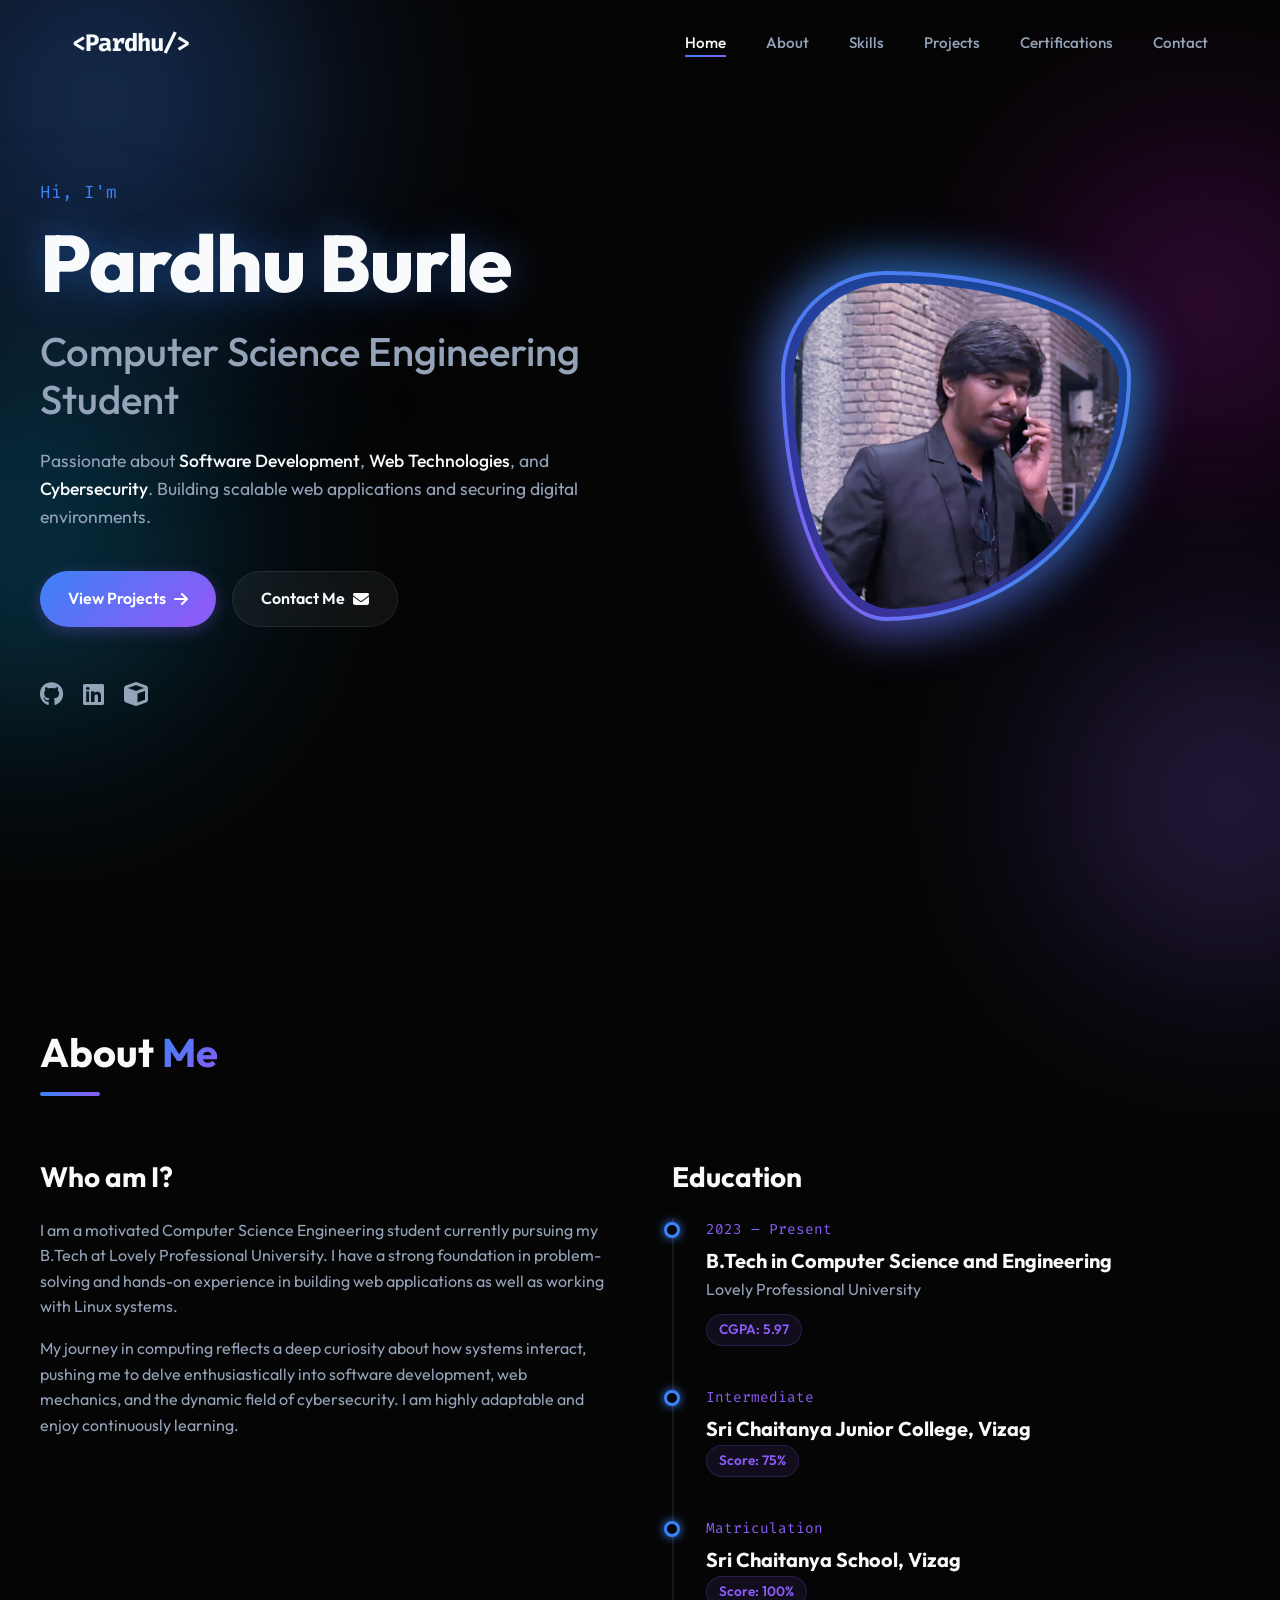
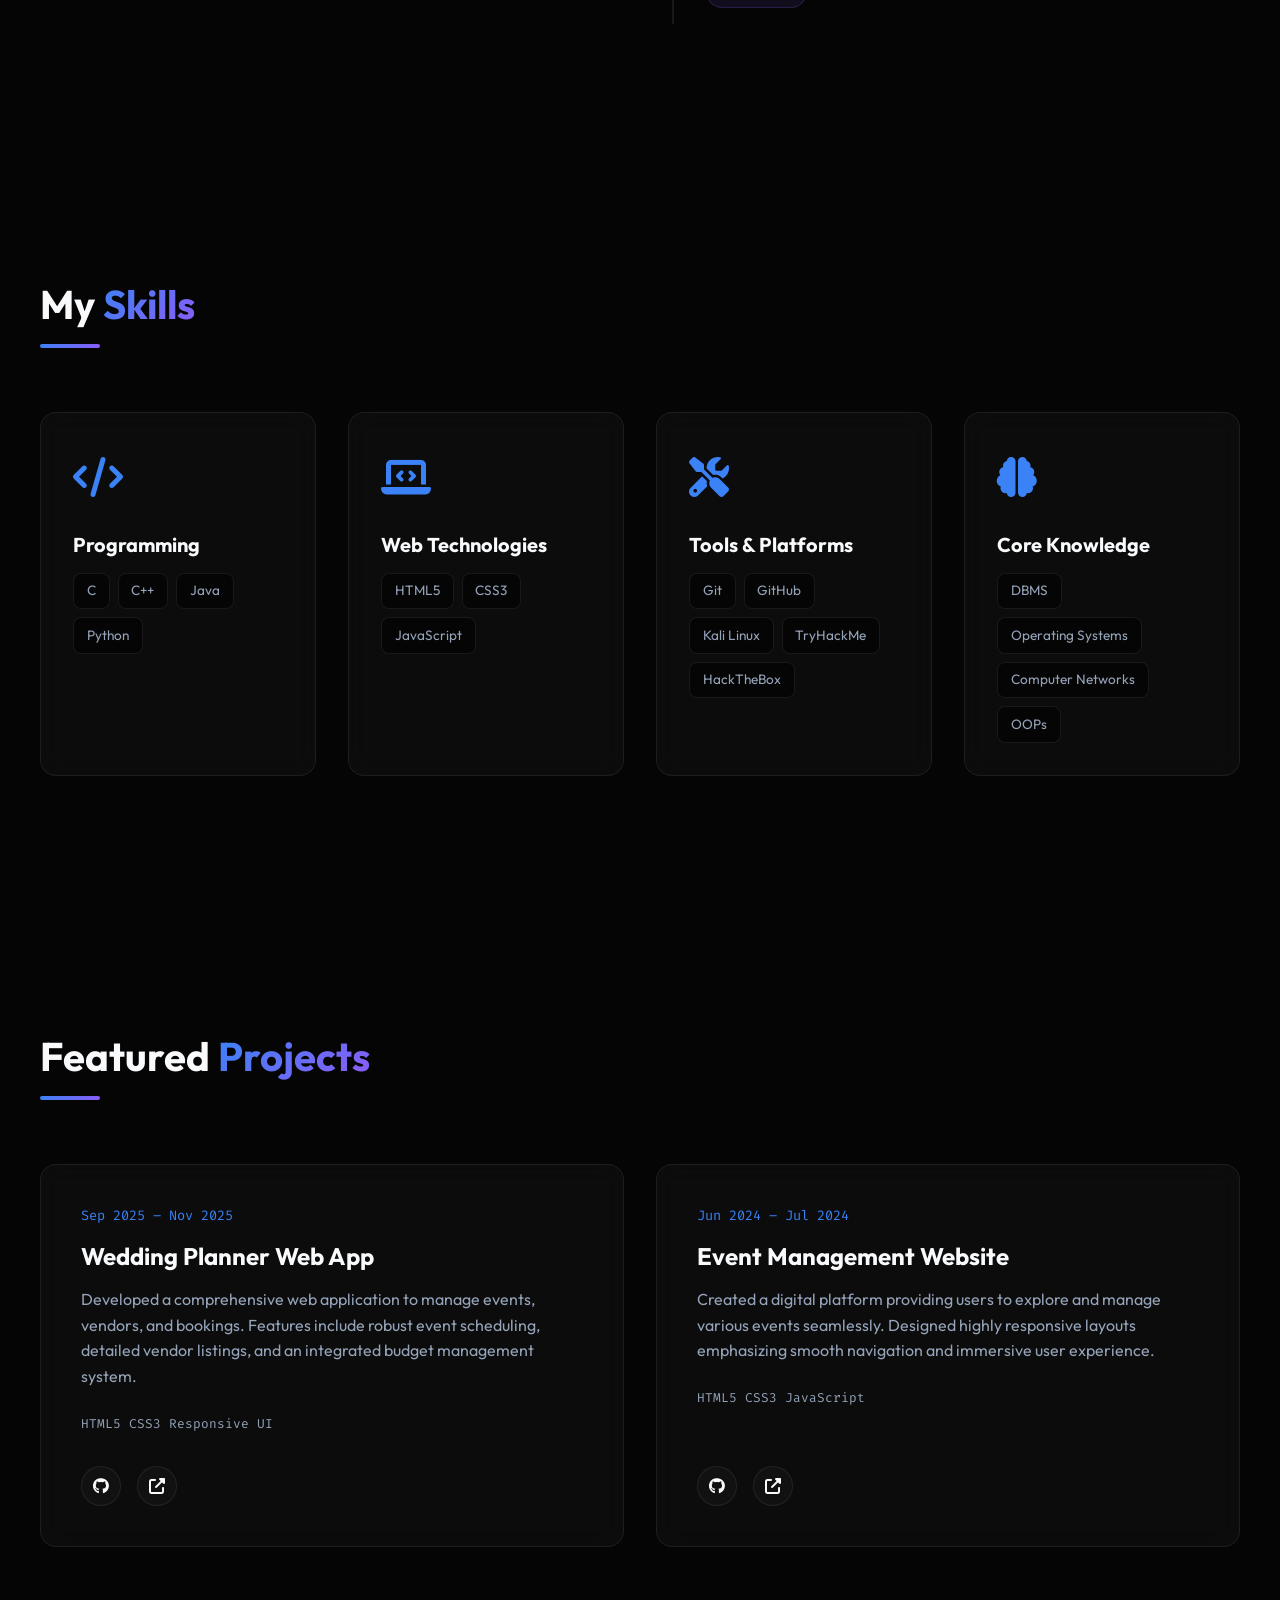
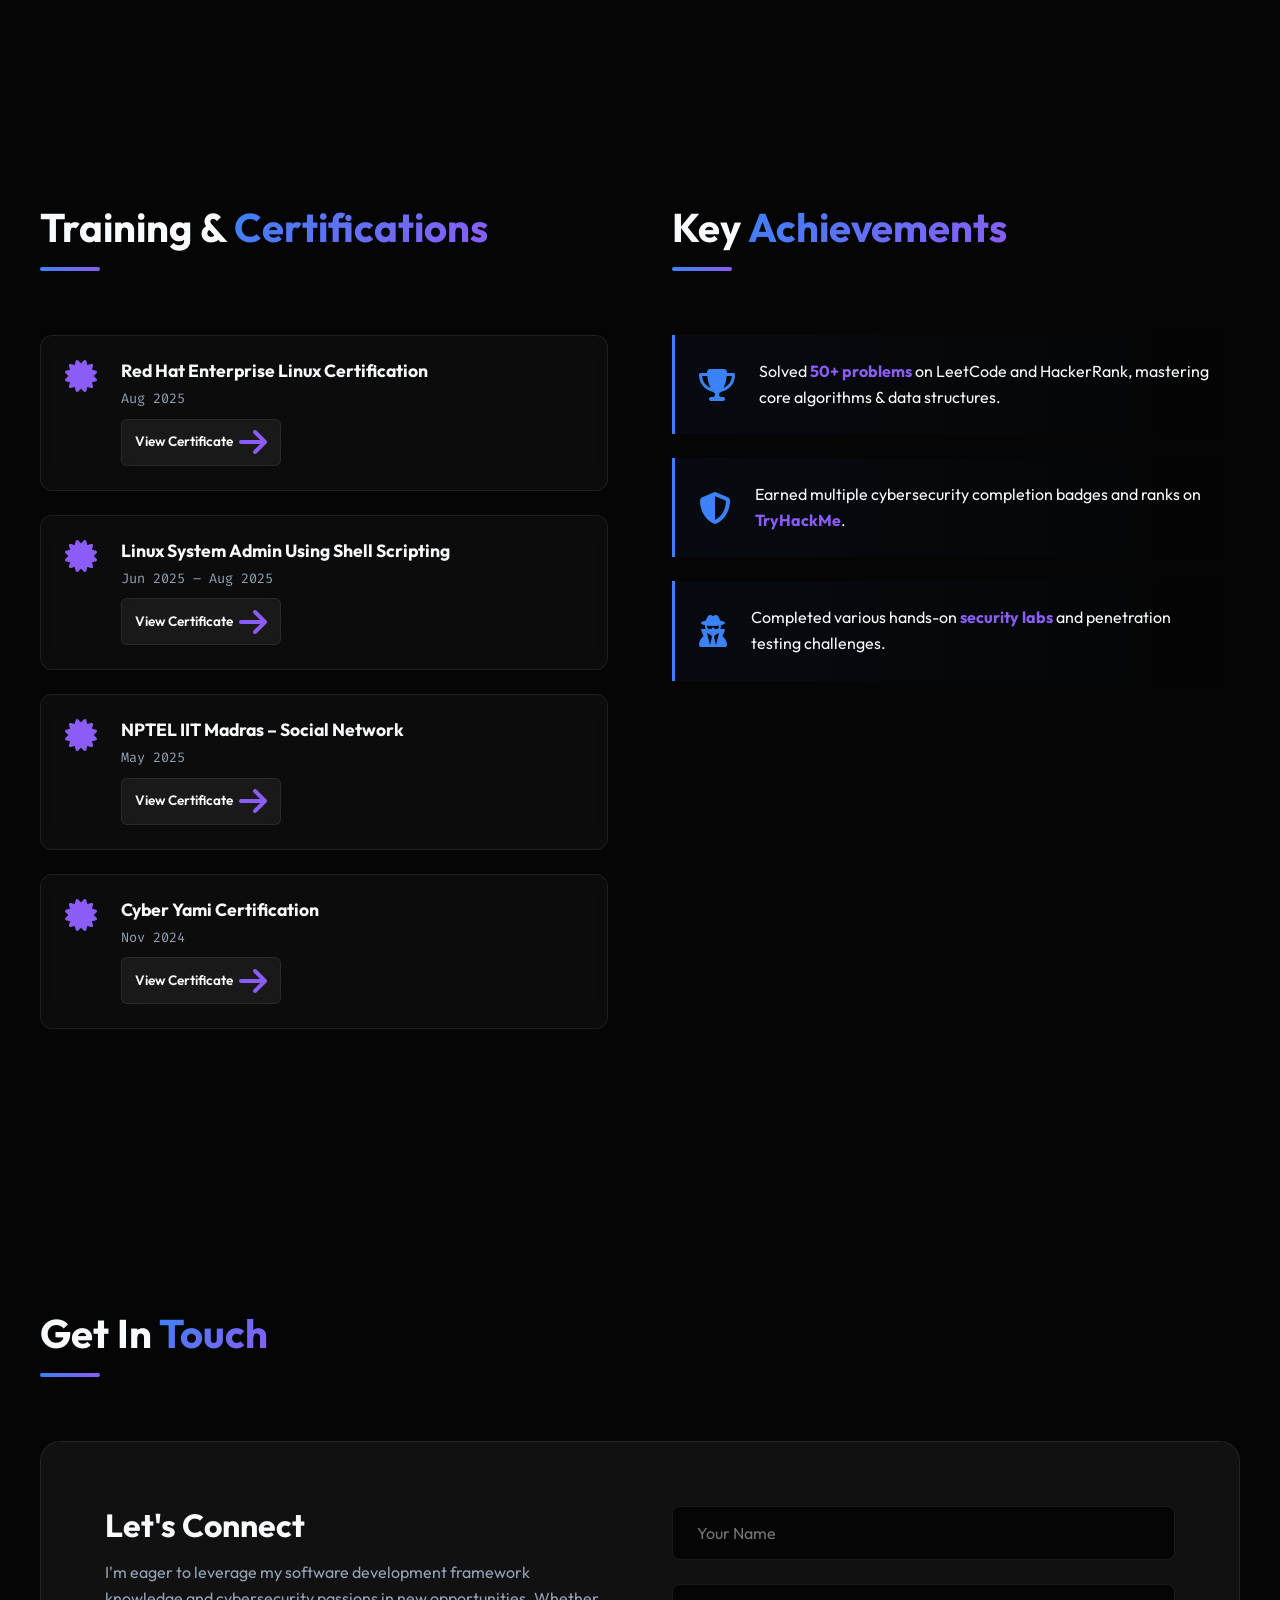
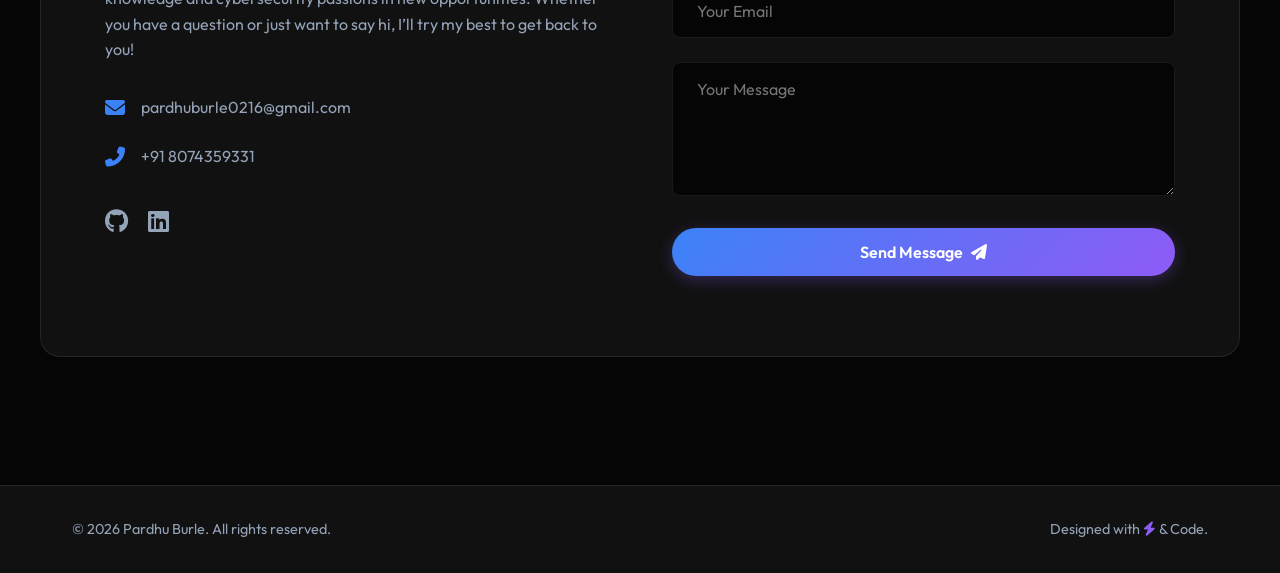
==== index.html @ e85fe33d "Add files via upload" ====
<!DOCTYPE html>
<html lang="en">
<head>
    <meta charset="UTF-8">
    <meta name="viewport" content="width=device-width, initial-scale=1.0">
    <title>Pardhu Burle | Portfolio</title>
    <meta name="description" content="Portfolio of Pardhu Burle, Computer Science Engineering student specializing in web technologies and cybersecurity.">
    <!-- Google Fonts -->
    <link href="https://fonts.googleapis.com/css2?family=Outfit:wght@300;400;500;600;700;800&display=swap" rel="stylesheet">
    <link href="https://fonts.googleapis.com/css2?family=Fira+Code:wght@400;500&display=swap" rel="stylesheet">
    <!-- FontAwesome -->
    <link rel="stylesheet" href="https://cdnjs.cloudflare.com/ajax/libs/font-awesome/6.4.0/css/all.min.css">
    <!-- Custom CSS -->
    <link rel="stylesheet" href="style.css">
</head>
<body>
    <!-- Background Gradient Orbs -->
    <div class="glow-bg glow-1"></div>
    <div class="glow-bg glow-2"></div>
    <div class="glow-bg glow-3"></div>
    <div class="glow-bg glow-4"></div>

    <!-- Navigation Bar -->
    <header>
        <nav class="navbar container">
            <a href="#home" class="logo">&lt;Pardhu/&gt;</a>
            <ul class="nav-links">
                <li><a href="#home" class="active">Home</a></li>
                <li><a href="#about">About</a></li>
                <li><a href="#skills">Skills</a></li>
                <li><a href="#projects">Projects</a></li>
                <li><a href="#certifications">Certifications</a></li>
                <li><a href="#contact">Contact</a></li>
            </ul>
            <div class="hamburger">
                <i class="fas fa-bars"></i>
            </div>
        </nav>
    </header>

    <main>
        <!-- Home Section -->
        <section id="home" class="hero container section-padding">
            <div class="hero-content reveal">
                <p class="subtitle">Hi, I'm</p>
                <h1 class="title">Pardhu Burle</h1>
                <h2 class="role">Computer Science Engineering Student</h2>
                <p class="description">
                    Passionate about <span>Software Development</span>, <span>Web Technologies</span>, and <span>Cybersecurity</span>. 
                    Building scalable web applications and securing digital environments.
                </p>
                <div class="hero-cta">
                    <a href="#projects" class="btn btn-primary">View Projects <i class="fas fa-arrow-right"></i></a>
                    <a href="#contact" class="btn btn-outline">Contact Me <i class="fas fa-envelope"></i></a>
                </div>
                <div class="social-links">
                    <a href="https://github.com/Pardhu-Burle" target="_blank"><i class="fab fa-github"></i></a>
                    <a href="https://www.linkedin.com/in/b-pardhu/" target="_blank"><i class="fab fa-linkedin"></i></a>
                    <!-- TryHackMe/HackTheBox icons (using cube as placeholder) -->
                    <a href="#" target="_blank" title="TryHackMe"><i class="fas fa-cube"></i></a>
                </div>
            </div>
            <div class="hero-image reveal">
                <div class="image-wrapper">
                    <img id="profile-img" src="WhatsApp Image 2026-03-23 at 11.54.32 PM.jpeg" alt="Pardhu Burle">
                    <div class="orb"></div>
                </div>
            </div>
        </section>

        <!-- About Section -->
        <section id="about" class="about container section-padding">
            <div class="section-title reveal">
                <h2>About <span>Me</span></h2>
                <div class="line"></div>
            </div>
            <div class="about-content">
                <div class="about-text reveal">
                    <h3>Who am I?</h3>
                    <p>I am a motivated Computer Science Engineering student currently pursuing my B.Tech at Lovely Professional University. I have a strong foundation in problem-solving and hands-on experience in building web applications as well as working with Linux systems.</p>
                    <p>My journey in computing reflects a deep curiosity about how systems interact, pushing me to delve enthusiastically into software development, web mechanics, and the dynamic field of cybersecurity. I am highly adaptable and enjoy continuously learning.</p>
                </div>
                <div class="education reveal">
                    <h3>Education</h3>
                    <div class="timeline">
                        <div class="timeline-item">
                            <div class="timeline-dot"></div>
                            <div class="timeline-date">2023 – Present</div>
                            <h4>B.Tech in Computer Science and Engineering</h4>
                            <p>Lovely Professional University</p>
                            <span class="badge">CGPA: 5.97</span>
                        </div>
                        <div class="timeline-item">
                            <div class="timeline-dot"></div>
                            <div class="timeline-date">Intermediate</div>
                            <h4>Sri Chaitanya Junior College, Vizag</h4>
                            <span class="badge">Score: 75%</span>
                        </div>
                        <div class="timeline-item">
                            <div class="timeline-dot"></div>
                            <div class="timeline-date">Matriculation</div>
                            <h4>Sri Chaitanya School, Vizag</h4>
                            <span class="badge">Score: 100%</span>
                        </div>
                    </div>
                </div>
            </div>
        </section>

        <!-- Skills Section -->
        <section id="skills" class="skills container section-padding">
            <div class="section-title reveal">
                <h2>My <span>Skills</span></h2>
                <div class="line"></div>
            </div>
            <div class="skills-grid reveal">
                <!-- Card 1 -->
                <div class="skill-card">
                    <div class="skill-icon"><i class="fas fa-code"></i></div>
                    <h3>Programming</h3>
                    <div class="skill-tags">
                        <span>C</span>
                        <span>C++</span>
                        <span>Java</span>
                        <span>Python</span>
                    </div>
                </div>
                <!-- Card 2 -->
                <div class="skill-card">
                    <div class="skill-icon"><i class="fas fa-laptop-code"></i></div>
                    <h3>Web Technologies</h3>
                    <div class="skill-tags">
                        <span>HTML5</span>
                        <span>CSS3</span>
                        <span>JavaScript</span>
                    </div>
                </div>
                <!-- Card 3 -->
                <div class="skill-card">
                    <div class="skill-icon"><i class="fas fa-tools"></i></div>
                    <h3>Tools & Platforms</h3>
                    <div class="skill-tags">
                        <span>Git</span>
                        <span>GitHub</span>
                        <span>Kali Linux</span>
                        <span>TryHackMe</span>
                        <span>HackTheBox</span>
                    </div>
                </div>
                <!-- Card 4 -->
                <div class="skill-card">
                    <div class="skill-icon"><i class="fas fa-brain"></i></div>
                    <h3>Core Knowledge</h3>
                    <div class="skill-tags">
                        <span>DBMS</span>
                        <span>Operating Systems</span>
                        <span>Computer Networks</span>
                        <span>OOPs</span>
                    </div>
                </div>
            </div>
        </section>

        <!-- Projects Section -->
        <section id="projects" class="projects container section-padding">
            <div class="section-title reveal">
                <h2>Featured <span>Projects</span></h2>
                <div class="line"></div>
            </div>
            <div class="projects-grid reveal">
                <!-- Project 1 -->
                <div class="project-card">
                    <div class="project-content">
                        <span class="date">Sep 2025 – Nov 2025</span>
                        <h3>Wedding Planner Web App</h3>
                        <p>Developed a comprehensive web application to manage events, vendors, and bookings. Features include robust event scheduling, detailed vendor listings, and an integrated budget management system.</p>
                        <div class="tech-stack">
                            <span>HTML5</span>
                            <span>CSS3</span>
                            <span>Responsive UI</span>
                        </div>
                    </div>
                    <div class="project-links">
                        <a href="https://github.com/Pardhu-Burle/wedding-planner" class="btn-icon" title="View Code"><i class="fab fa-github"></i></a>
                        <a href="https://pardhu-burle.github.io/wedding-planner/W.html" class="btn-icon" title="Live Preview"><i class="fas fa-external-link-alt"></i></a>
                    </div>
                </div>
                <!-- Project 2 -->
                <div class="project-card">
                    <div class="project-content">
                        <span class="date">Jun 2024 – Jul 2024</span>
                        <h3>Event Management Website</h3>
                        <p>Created a digital platform providing users to explore and manage various events seamlessly. Designed highly responsive layouts emphasizing smooth navigation and immersive user experience.</p>
                        <div class="tech-stack">
                            <span>HTML5</span>
                            <span>CSS3</span>
                            <span>JavaScript</span>
                        </div>
                    </div>
                    <div class="project-links">
                        <a href="https://github.com/Pardhu-Burle/event-management" class="btn-icon" title="View Code"><i class="fab fa-github"></i></a>
                        <a href="#" class="btn-icon" title="Live Preview"><i class="fas fa-external-link-alt"></i></a>
                    </div>
                </div>
            </div>
        </section>

        <!-- Certifications & Achievements Section -->
        <section id="certifications" class="cert-achievements container section-padding">
            <div class="grid-2-col">
                <!-- Certifications -->
                <div class="certifications reveal">
                    <div class="section-title">
                        <h2>Training & <span>Certifications</span></h2>
                        <div class="line"></div>
                    </div>
                    <ul class="list-styled">
                        <li>
                            <i class="fas fa-certificate"></i>
                            <div>
                                <h4>Red Hat Enterprise Linux Certification</h4>
                                <span>Aug 2025</span>
                                <div style="margin-top: 0.5rem;">
                                    <a href="certificate-view.html?id=rhel" class="btn btn-outline" style="padding: 0.4rem 0.8rem; font-size: 0.85rem; border-radius: 6px; border: 1px solid var(--border-color); display: inline-flex; align-items: center; gap: 0.4rem; color: var(--text-primary); text-decoration: none;">View Certificate <i class="fas fa-arrow-right"></i></a>
                                </div>
                            </div>
                        </li>
                        <li>
                            <i class="fas fa-certificate"></i>
                            <div>
                                <h4>Linux System Admin Using Shell Scripting</h4>
                                <span>Jun 2025 – Aug 2025</span>
                                <div style="margin-top: 0.5rem;">
                                    <a href="certificate-view.html?id=linux" class="btn btn-outline" style="padding: 0.4rem 0.8rem; font-size: 0.85rem; border-radius: 6px; border: 1px solid var(--border-color); display: inline-flex; align-items: center; gap: 0.4rem; color: var(--text-primary); text-decoration: none;">View Certificate <i class="fas fa-arrow-right"></i></a>
                                </div>
                            </div>
                        </li>
                        <li>
                            <i class="fas fa-certificate"></i>
                            <div>
                                <h4>NPTEL IIT Madras – Social Network</h4>
                                <span>May 2025</span>
                                <div style="margin-top: 0.5rem;">
                                    <a href="certificate-view.html?id=nptel" class="btn btn-outline" style="padding: 0.4rem 0.8rem; font-size: 0.85rem; border-radius: 6px; border: 1px solid var(--border-color); display: inline-flex; align-items: center; gap: 0.4rem; color: var(--text-primary); text-decoration: none;">View Certificate <i class="fas fa-arrow-right"></i></a>
                                </div>
                            </div>
                        </li>
                        <li>
                            <i class="fas fa-certificate"></i>
                            <div>
                                <h4>Cyber Yami Certification</h4>
                                <span>Nov 2024</span>
                                <div style="margin-top: 0.5rem;">
                                    <a href="certificate-view.html?id=cyber" class="btn btn-outline" style="padding: 0.4rem 0.8rem; font-size: 0.85rem; border-radius: 6px; border: 1px solid var(--border-color); display: inline-flex; align-items: center; gap: 0.4rem; color: var(--text-primary); text-decoration: none;">View Certificate <i class="fas fa-arrow-right"></i></a>
                                </div>
                            </div>
                        </li>
                    </ul>
                </div>

                <!-- Achievements -->
                <div class="achievements reveal" id="achievements">
                    <div class="section-title">
                        <h2>Key <span>Achievements</span></h2>
                        <div class="line"></div>
                    </div>
                    <div class="achievement-cards">
                        <div class="achieve-card">
                            <i class="fas fa-trophy"></i>
                            <p>Solved <strong>50+ problems</strong> on LeetCode and HackerRank, mastering core algorithms & data structures.</p>
                        </div>
                        <div class="achieve-card">
                            <i class="fas fa-shield-alt"></i>
                            <p>Earned multiple cybersecurity completion badges and ranks on <strong>TryHackMe</strong>.</p>
                        </div>
                        <div class="achieve-card">
                            <i class="fas fa-user-secret"></i>
                            <p>Completed various hands-on <strong>security labs</strong> and penetration testing challenges.</p>
                        </div>
                    </div>
                </div>
            </div>
        </section>

        <!-- Contact Section -->
        <section id="contact" class="contact container section-padding">
            <div class="section-title reveal">
                <h2>Get In <span>Touch</span></h2>
                <div class="line"></div>
            </div>
            <div class="contact-wrapper reveal">
                <div class="contact-info">
                    <h3>Let's Connect</h3>
                    <p>I'm eager to leverage my software development framework knowledge and cybersecurity passions in new opportunities. Whether you have a question or just want to say hi, I’ll try my best to get back to you!</p>
                    
                    <div class="info-item mt-4">
                        <i class="fas fa-envelope"></i>
                        <a href="mailto:pardhuburle0216@gmail.com">pardhuburle0216@gmail.com</a>
                    </div>
                    <div class="info-item">
                        <i class="fas fa-phone-alt"></i>
                        <a href="tel:+918074359331">+91 8074359331</a>
                    </div>
                    
                    <div class="social-links mt-4">
                        <a href="https://github.com/Pardhu-Burle" target="_blank" title="GitHub"><i class="fab fa-github"></i></a>
                        <a href="https://www.linkedin.com/in/b-pardhu/" target="_blank" title="LinkedIn"><i class="fab fa-linkedin"></i></a>
                    </div>
                </div>

                <form class="contact-form" id="contactForm">
                    <div class="form-group">
                        <input type="text" id="name" required placeholder="Your Name">
                    </div>
                    <div class="form-group">
                        <input type="email" id="email" required placeholder="Your Email">
                    </div>
                    <div class="form-group">
                        <textarea id="message" rows="5" required placeholder="Your Message"></textarea>
                    </div>
                    <button type="submit" class="btn btn-primary submit-btn">
                        <span>Send Message</span> <i class="fas fa-paper-plane"></i>
                    </button>
                    <div class="form-message" id="formMessage"></div>
                </form>
            </div>
        </section>
    </main>

    <!-- Footer -->
    <footer>
        <div class="container footer-content">
            <p>&copy; 2026 Pardhu Burle. All rights reserved.</p>
            <p>Designed with <i class="fas fa-bolt text-purple"></i> & Code.</p>
        </div>
    </footer>

    <!-- Custom Script -->
    <script src="script.js"></script>
</body>
</html>
---- style.css ----
/* Base Variables */
:root {
    --bg-color: #050505;
    --surface-color: #111111;
    --surface-hover: #1a1a1a;
    --text-primary: #f8fafc;
    --text-secondary: #94a3b8;
    --primary-color: #3b82f6;   /* Rich Blue */
    --secondary-color: #8b5cf6; /* Vivid Purple */
    --accent: #0ea5e9;
    --border-color: rgba(255, 255, 255, 0.08);
    --glass-bg: rgba(17, 17, 17, 0.6);
    --glass-border: rgba(255, 255, 255, 0.05);
    
    --grad-text: linear-gradient(135deg, var(--primary-color), var(--secondary-color));
    
    --transition: all 0.3s cubic-bezier(0.4, 0, 0.2, 1);
    --font-main: 'Outfit', sans-serif;
    --font-mono: 'Fira Code', monospace;
}

* {
    margin: 0;
    padding: 0;
    box-sizing: border-box;
}

html {
    scroll-behavior: smooth;
}

body {
    font-family: var(--font-main);
    background-color: var(--bg-color);
    color: var(--text-primary);
    line-height: 1.6;
    overflow-x: hidden;
}

/* Background Glowing Orbs */
.glow-bg {
    position: fixed;
    border-radius: 50%;
    filter: blur(120px);
    z-index: -1;
    opacity: 0.35;
    animation: float 10s infinite ease-in-out alternate;
}

.glow-1 {
    width: 400px;
    height: 400px;
    background: var(--primary-color);
    top: -100px;
    left: -100px;
}

.glow-2 {
    width: 300px;
    height: 300px;
    background: var(--secondary-color);
    bottom: -50px;
    right: -100px;
    animation-delay: -5s;
}

.glow-3 {
    width: 350px;
    height: 350px;
    background: var(--accent);
    top: 40%;
    left: -150px;
    animation-delay: -3s;
    animation-duration: 12s;
}

.glow-4 {
    width: 250px;
    height: 250px;
    background: #e81cff;
    top: 20%;
    right: -50px;
    animation-delay: -7s;
    animation-duration: 15s;
}

@keyframes float {
    0% { transform: translate(0, 0) scale(1); }
    100% { transform: translate(30px, 50px) scale(1.1); }
}

/* Base Utility Classes */
.container {
    max-width: 1200px;
    margin: 0 auto;
    padding: 0 2rem;
}

.section-padding {
    padding: 8rem 0;
}

.text-purple {
    color: var(--secondary-color);
}

span.gradient-text, h2 span {
    background: var(--grad-text);
    -webkit-background-clip: text;
    background-clip: text;
    -webkit-text-fill-color: transparent;
}

p {
    color: var(--text-secondary);
    margin-bottom: 1rem;
}

h1, h2, h3, h4 {
    line-height: 1.2;
}

/* UI Buttons */
.btn {
    display: inline-flex;
    align-items: center;
    gap: 0.5rem;
    padding: 0.875rem 1.75rem;
    border-radius: 50px;
    font-weight: 600;
    text-decoration: none;
    transition: var(--transition);
    cursor: pointer;
    font-family: var(--font-main);
    border: none;
    font-size: 1rem;
}

.btn-primary {
    background: linear-gradient(135deg, var(--primary-color), var(--secondary-color), var(--accent));
    background-size: 200% auto;
    color: white;
    box-shadow: 0 4px 15px rgba(139, 92, 246, 0.3);
    border: none;
    transition: all 0.5s ease;
}

.btn-primary:hover {
    background-position: right center;
    box-shadow: 0 8px 25px rgba(139, 92, 246, 0.6);
    transform: translateY(-3px) scale(1.05);
}

.btn-outline {
    background: rgba(255, 255, 255, 0.05);
    color: var(--text-primary);
    border: 1px solid var(--border-color);
    backdrop-filter: blur(10px);
    transition: all 0.4s ease;
}

.btn-outline:hover {
    border-color: var(--primary-color);
    background: rgba(59, 130, 246, 0.15);
    box-shadow: 0 0 20px rgba(59, 130, 246, 0.3);
    transform: translateY(-3px) scale(1.05);
}

.btn-icon {
    width: 40px;
    height: 40px;
    border-radius: 50%;
    display: flex;
    align-items: center;
    justify-content: center;
    background: var(--surface-color);
    color: var(--text-primary);
    text-decoration: none;
    transition: var(--transition);
    border: 1px solid var(--border-color);
}

.btn-icon:hover {
    background: var(--primary-color);
    border-color: var(--primary-color);
    transform: translateY(-2px);
}

/* Header & Navigation Layer */
header {
    position: fixed;
    top: 0;
    left: 0;
    width: 100%;
    z-index: 1000;
    transition: var(--transition);
}

header.scrolled {
    background: rgba(5, 5, 5, 0.75);
    backdrop-filter: blur(20px);
    -webkit-backdrop-filter: blur(20px);
    border-bottom: 1px solid rgba(255, 255, 255, 0.1);
    box-shadow: 0 10px 30px rgba(0, 0, 0, 0.5);
    padding: 0.5rem 0;
}

.navbar {
    display: flex;
    justify-content: space-between;
    align-items: center;
    padding: 1.5rem 2rem;
}

.logo {
    font-size: 1.5rem;
    font-weight: 800;
    text-decoration: none;
    color: var(--text-primary);
    font-family: var(--font-mono);
    letter-spacing: -1px;
    position: relative;
    z-index: 1001;
}

.nav-links {
    display: flex;
    gap: 2.5rem;
    list-style: none;
}

.nav-links a {
    text-decoration: none;
    color: var(--text-secondary);
    font-weight: 500;
    transition: var(--transition);
    font-size: 0.95rem;
    position: relative;
}

.nav-links a::after {
    content: '';
    position: absolute;
    bottom: -5px;
    left: 0;
    width: 0;
    height: 2px;
    background: var(--grad-text);
    transition: var(--transition);
}

.nav-links a:hover, .nav-links a.active {
    color: var(--text-primary);
}

.nav-links a:hover::after, .nav-links a.active::after {
    width: 100%;
}

.hamburger {
    display: none;
    cursor: pointer;
    font-size: 1.5rem;
    color: var(--text-primary);
    z-index: 1001;
}

/* Hero Section */
.hero {
    min-height: 100vh;
    display: flex;
    align-items: center;
    justify-content: space-between;
    padding-top: 120px;
    gap: 4rem;
}

.hero-content {
    flex: 1;
}

.subtitle {
    font-family: var(--font-mono);
    color: var(--primary-color);
    font-size: 1.1rem;
    margin-bottom: 0.5rem;
}

.hero .title {
    font-size: clamp(3rem, 8vw, 5rem);
    font-weight: 800;
    margin-bottom: 1rem;
    letter-spacing: -1px;
    text-shadow: 0 0 40px rgba(59, 130, 246, 0.4);
}

.hero .role {
    font-size: clamp(1.5rem, 4vw, 2.5rem);
    color: var(--text-secondary);
    margin-bottom: 1.5rem;
    font-weight: 500;
}

.hero .description {
    font-size: 1.1rem;
    max-width: 600px;
    margin-bottom: 2.5rem;
}

.hero .description span {
    color: var(--text-primary);
    font-weight: 500;
}

.hero-cta {
    display: flex;
    gap: 1rem;
    margin-bottom: 3rem;
}

.social-links {
    display: flex;
    gap: 1.25rem;
}

.social-links a {
    color: var(--text-secondary);
    font-size: 1.5rem;
    transition: var(--transition);
}

.social-links a:hover {
    color: var(--primary-color);
    transform: translateY(-3px);
}

.hero-image {
    flex: 1;
    display: flex;
    justify-content: center;
    position: relative;
    perspective: 1000px;
}

.image-wrapper {
    position: relative;
    width: 350px;
    height: 350px;
    border-radius: 30% 70% 70% 30% / 30% 30% 70% 70%;
    background: var(--surface-color);
    padding: 8px; /* For the gradient border effect */
    background: linear-gradient(var(--bg-color), var(--bg-color)) padding-box,
                linear-gradient(135deg, var(--primary-color), var(--secondary-color), var(--accent)) border-box;
    border: 4px solid transparent;
    animation: morph 8s ease-in-out infinite alternate, float-avatar 6s ease-in-out infinite;
    box-shadow: 0 0 50px rgba(59, 130, 246, 0.3), inset 0 0 20px rgba(139, 92, 246, 0.2);
    display: flex;
    align-items: center;
    justify-content: center;
    transition: transform 0.5s cubic-bezier(0.175, 0.885, 0.32, 1.275), box-shadow 0.5s ease;
    transform-style: preserve-3d;
}

.image-wrapper:hover {
    transform: translateY(-10px) scale(1.05) rotateY(10deg) rotateX(5deg);
    box-shadow: 0 20px 60px rgba(139, 92, 246, 0.6), inset 0 0 30px rgba(59, 130, 246, 0.5);
}

.image-wrapper::before {
    content: '';
    position: absolute;
    inset: -15px;
    border-radius: inherit;
    background: linear-gradient(45deg, var(--primary-color), var(--secondary-color), var(--accent), var(--primary-color));
    background-size: 300% 300%;
    z-index: -1;
    filter: blur(25px);
    opacity: 0.6;
    animation: gradient-shift 5s ease infinite, morph 8s ease-in-out infinite alternate;
    transition: opacity 0.5s ease, filter 0.5s ease;
}

.image-wrapper:hover::before {
    opacity: 1;
    filter: blur(35px);
    animation: gradient-shift 3s ease infinite, morph 8s ease-in-out infinite alternate;
}

.image-wrapper img {
    width: 100%;
    height: 100%;
    object-fit: cover;
    z-index: 2;
    border-radius: inherit;
    transition: transform 0.5s ease;
}

.image-wrapper:hover img {
    transform: scale(1.08);
}

.image-wrapper .orb {
    position: absolute;
    width: 100%;
    height: 100%;
    background: var(--grad-text);
    opacity: 0.3;
    z-index: 3;
    pointer-events: none;
    mix-blend-mode: overlay;
    border-radius: inherit;
}

@keyframes morph {
    0% { border-radius: 30% 70% 70% 30% / 30% 30% 70% 70%; }
    50% { border-radius: 50% 50% 30% 70% / 50% 50% 70% 30%; }
    100% { border-radius: 70% 30% 30% 70% / 70% 70% 30% 30%; }
}

@keyframes float-avatar {
    0%, 100% { transform: translateY(0); }
    50% { transform: translateY(-15px); }
}

@keyframes gradient-shift {
    0% { background-position: 0% 50%; }
    50% { background-position: 100% 50%; }
    100% { background-position: 0% 50%; }
}

/* Sections Global Layout */
.section-title {
    margin-bottom: 4rem;
    position: relative;
}

.section-title h2 {
    font-size: 2.5rem;
    font-weight: 700;
}

.section-title .line {
    width: 60px;
    height: 4px;
    background: var(--grad-text);
    margin-top: 1rem;
    border-radius: 2px;
}

/* About Section CSS */
.about-content {
    display: grid;
    grid-template-columns: 1fr 1fr;
    gap: 4rem;
}

.about-text h3, .education h3 {
    font-size: 1.75rem;
    margin-bottom: 1.5rem;
    color: var(--text-primary);
}

.timeline {
    border-left: 2px solid var(--border-color);
    padding-left: 2rem;
    padding-bottom: 1rem;
    position: relative;
}

.timeline-item {
    position: relative;
    margin-bottom: 2.5rem;
}

.timeline-item:last-child {
    margin-bottom: 0;
}

.timeline-dot {
    position: absolute;
    width: 16px;
    height: 16px;
    background: var(--bg-color);
    border: 3px solid var(--primary-color);
    border-radius: 50%;
    left: -2.6rem;
    top: 0.25rem;
    box-shadow: 0 0 10px var(--primary-color);
    animation: pulse-dot 2s infinite cubic-bezier(0.4, 0, 0.2, 1);
}

@keyframes pulse-dot {
    0% { box-shadow: 0 0 0 0 rgba(59, 130, 246, 0.5); }
    70% { box-shadow: 0 0 0 10px rgba(59, 130, 246, 0); }
    100% { box-shadow: 0 0 0 0 rgba(59, 130, 246, 0); }
}

.timeline-date {
    font-family: var(--font-mono);
    color: var(--secondary-color);
    font-size: 0.9rem;
    margin-bottom: 0.5rem;
}

.timeline-item h4 {
    font-size: 1.25rem;
    margin-bottom: 0.25rem;
}

.timeline-item p {
    margin-bottom: 0.75rem;
}

.badge {
    display: inline-block;
    padding: 0.25rem 0.75rem;
    background: rgba(139, 92, 246, 0.1);
    color: var(--secondary-color);
    border-radius: 20px;
    font-size: 0.85rem;
    font-weight: 600;
    border: 1px solid rgba(139, 92, 246, 0.2);
}

/* Skills Layout & Glass Cards */
.skills-grid {
    display: grid;
    grid-template-columns: repeat(auto-fit, minmax(250px, 1fr));
    gap: 2rem;
}

.skill-card {
    background: rgba(17, 17, 17, 0.6);
    border: 1px solid var(--border-color);
    border-radius: 16px;
    padding: 2rem;
    transition: all 0.4s cubic-bezier(0.175, 0.885, 0.32, 1.275);
    position: relative;
    overflow: hidden;
    backdrop-filter: blur(12px);
    -webkit-backdrop-filter: blur(12px);
}

.skill-card::before {
    content: '';
    position: absolute;
    top: 0;
    left: 0;
    width: 100%;
    height: 4px;
    background: linear-gradient(90deg, var(--primary-color), var(--secondary-color), var(--accent));
    transform: scaleX(0);
    transform-origin: left;
    transition: var(--transition);
}

.skill-card:hover {
    transform: translateY(-10px) scale(1.03);
    border-color: rgba(59, 130, 246, 0.4);
    box-shadow: 0 15px 35px rgba(59, 130, 246, 0.2), inset 0 0 20px rgba(59, 130, 246, 0.05);
    background: rgba(26, 26, 26, 0.8);
}

.skill-card:hover::before {
    transform: scaleX(1);
}

.skill-icon {
    font-size: 2.5rem;
    color: var(--primary-color);
    margin-bottom: 1.5rem;
}

.skill-card h3 {
    margin-bottom: 1rem;
    font-size: 1.25rem;
}

.skill-tags {
    display: flex;
    flex-wrap: wrap;
    gap: 0.5rem;
}

.skill-tags span {
    background: var(--bg-color);
    padding: 0.4rem 0.8rem;
    border-radius: 8px;
    font-size: 0.85rem;
    color: var(--text-secondary);
    border: 1px solid var(--border-color);
}

/* Projects Layer */
.projects-grid {
    display: grid;
    grid-template-columns: repeat(auto-fit, minmax(350px, 1fr));
    gap: 2rem;
}

.project-card {
    background: rgba(17, 17, 17, 0.6);
    backdrop-filter: blur(12px);
    border: 1px solid var(--border-color);
    border-radius: 16px;
    padding: 2.5rem;
    transition: all 0.4s cubic-bezier(0.175, 0.885, 0.32, 1.275);
    display: flex;
    flex-direction: column;
    justify-content: space-between;
    position: relative;
    overflow: hidden;
    z-index: 1;
}

.project-card::before {
    content: '';
    position: absolute;
    inset: 0;
    background: radial-gradient(circle at top right, rgba(139, 92, 246, 0.15), transparent 60%);
    opacity: 0;
    transition: opacity 0.4s ease;
    z-index: -1;
}

.project-card:hover::before {
    opacity: 1;
}

.project-card:hover {
    transform: translateY(-12px) scale(1.02);
    border-color: rgba(139, 92, 246, 0.5);
    box-shadow: 0 20px 40px rgba(139, 92, 246, 0.2), inset 0 0 20px rgba(139, 92, 246, 0.05);
}

.project-content .date {
    font-family: var(--font-mono);
    font-size: 0.85rem;
    color: var(--primary-color);
    margin-bottom: 1rem;
    display: block;
}

.project-content h3 {
    font-size: 1.5rem;
    margin-bottom: 1rem;
}

.tech-stack {
    display: flex;
    flex-wrap: wrap;
    gap: 0.5rem;
    margin-top: 1.5rem;
    margin-bottom: 2rem;
}

.tech-stack span {
    font-family: var(--font-mono);
    font-size: 0.8rem;
    color: var(--text-secondary);
}

.project-links {
    display: flex;
    gap: 1rem;
}

/* Certifications & Achievements Settings */
.grid-2-col {
    display: grid;
    grid-template-columns: 1fr 1fr;
    gap: 4rem;
}

.list-styled {
    list-style: none;
}

.list-styled li {
    display: flex;
    gap: 1.5rem;
    margin-bottom: 1.5rem;
    padding: 1.5rem;
    background: rgba(17, 17, 17, 0.6);
    backdrop-filter: blur(10px);
    border-radius: 12px;
    border: 1px solid var(--border-color);
    transition: all 0.4s cubic-bezier(0.175, 0.885, 0.32, 1.275);
}

.list-styled li:hover {
    border-color: rgba(59, 130, 246, 0.5);
    transform: translateX(10px) scale(1.02);
    background: rgba(59, 130, 246, 0.08);
    box-shadow: 0 10px 20px rgba(59, 130, 246, 0.15);
}

.list-styled li i {
    font-size: 2rem;
    color: var(--secondary-color);
}

.list-styled li h4 {
    margin-bottom: 0.25rem;
    font-size: 1.1rem;
}

.list-styled li span {
    font-size: 0.85rem;
    color: var(--text-secondary);
    font-family: var(--font-mono);
}

.achievement-cards {
    display: flex;
    flex-direction: column;
    gap: 1.5rem;
}

.achieve-card {
    display: flex;
    align-items: center;
    gap: 1.5rem;
    padding: 1.5rem;
    background: linear-gradient(to right, rgba(59, 130, 246, 0.05), transparent);
    border-left: 3px solid var(--primary-color);
    border-radius: 0 12px 12px 0;
    transition: var(--transition);
}
.achieve-card:hover {
    background: linear-gradient(to right, rgba(59, 130, 246, 0.08), transparent);
    border-color: var(--secondary-color);
}

.achieve-card i {
    font-size: 2rem;
    color: var(--primary-color);
}

.achieve-card p {
    margin: 0;
    color: var(--text-primary);
}

.achieve-card strong {
    color: var(--secondary-color);
}

/* Contact Module */
.contact-wrapper {
    display: grid;
    grid-template-columns: 1fr 1fr;
    gap: 4rem;
    background: var(--surface-color);
    border: 1px solid var(--border-color);
    border-radius: 20px;
    padding: 4rem;
}

.contact-info h3 {
    font-size: 2rem;
    margin-bottom: 1rem;
}

.info-item {
    display: flex;
    align-items: center;
    gap: 1rem;
    margin-bottom: 1.5rem;
}

.info-item i {
    color: var(--primary-color);
    font-size: 1.25rem;
}

.info-item a {
    color: var(--text-secondary);
    text-decoration: none;
    transition: var(--transition);
}

.info-item a:hover {
    color: var(--primary-color);
}

.mt-4 { margin-top: 2rem; }

.contact-form .form-group {
    margin-bottom: 1.5rem;
}

.contact-form input,
.contact-form textarea {
    width: 100%;
    padding: 1rem 1.5rem;
    background: var(--bg-color);
    border: 1px solid var(--border-color);
    border-radius: 8px;
    color: var(--text-primary);
    font-family: var(--font-main);
    font-size: 1rem;
    transition: var(--transition);
}

.contact-form input:focus,
.contact-form textarea:focus {
    outline: none;
    border-color: var(--primary-color);
    box-shadow: 0 0 0 2px rgba(59, 130, 246, 0.2);
}

.submit-btn {
    width: 100%;
    justify-content: center;
}

.form-message {
    margin-top: 1rem;
    font-size: 0.9rem;
    text-align: center;
}

/* Footer Section */
footer {
    border-top: 1px solid var(--border-color);
    padding: 2rem 0;
    background: var(--surface-color);
}

.footer-content {
    display: flex;
    justify-content: space-between;
    align-items: center;
}

.footer-content p {
    margin: 0;
    font-size: 0.9rem;
}

/* Animations State Layer */
.reveal {
    opacity: 0;
    transform: translateY(30px);
    transition: all 0.8s cubic-bezier(0.5, 0, 0, 1);
}

.reveal.active {
    opacity: 1;
    transform: translateY(0);
}

/* Responsiveness Media Queries */
@media (max-width: 1024px) {
    .hero {
        flex-direction: column-reverse;
        text-align: center;
        padding-top: 150px;
    }
    .hero-cta, .social-links {
        justify-content: center;
    }
    .about-content, .grid-2-col, .contact-wrapper {
        grid-template-columns: 1fr;
    }
    .contact-wrapper {
        padding: 2rem;
    }
}

@media (max-width: 768px) {
    .hamburger {
        display: block;
    }
    .nav-links {
        position: fixed;
        top: 0;
        right: -100%;
        width: 70%;
        height: 100vh;
        background: var(--glass-bg);
        backdrop-filter: blur(20px);
        -webkit-backdrop-filter: blur(20px);
        flex-direction: column;
        justify-content: center;
        align-items: center;
        transition: 0.5s ease-in-out;
        border-left: 1px solid var(--border-color);
    }
    .nav-links.active {
        right: 0;
    }
    .hero .title {
        font-size: 2.5rem;
    }
    .section-padding {
        padding: 5rem 0;
    }
    .footer-content {
        flex-direction: column;
        gap: 1rem;
        text-align: center;
    }
}
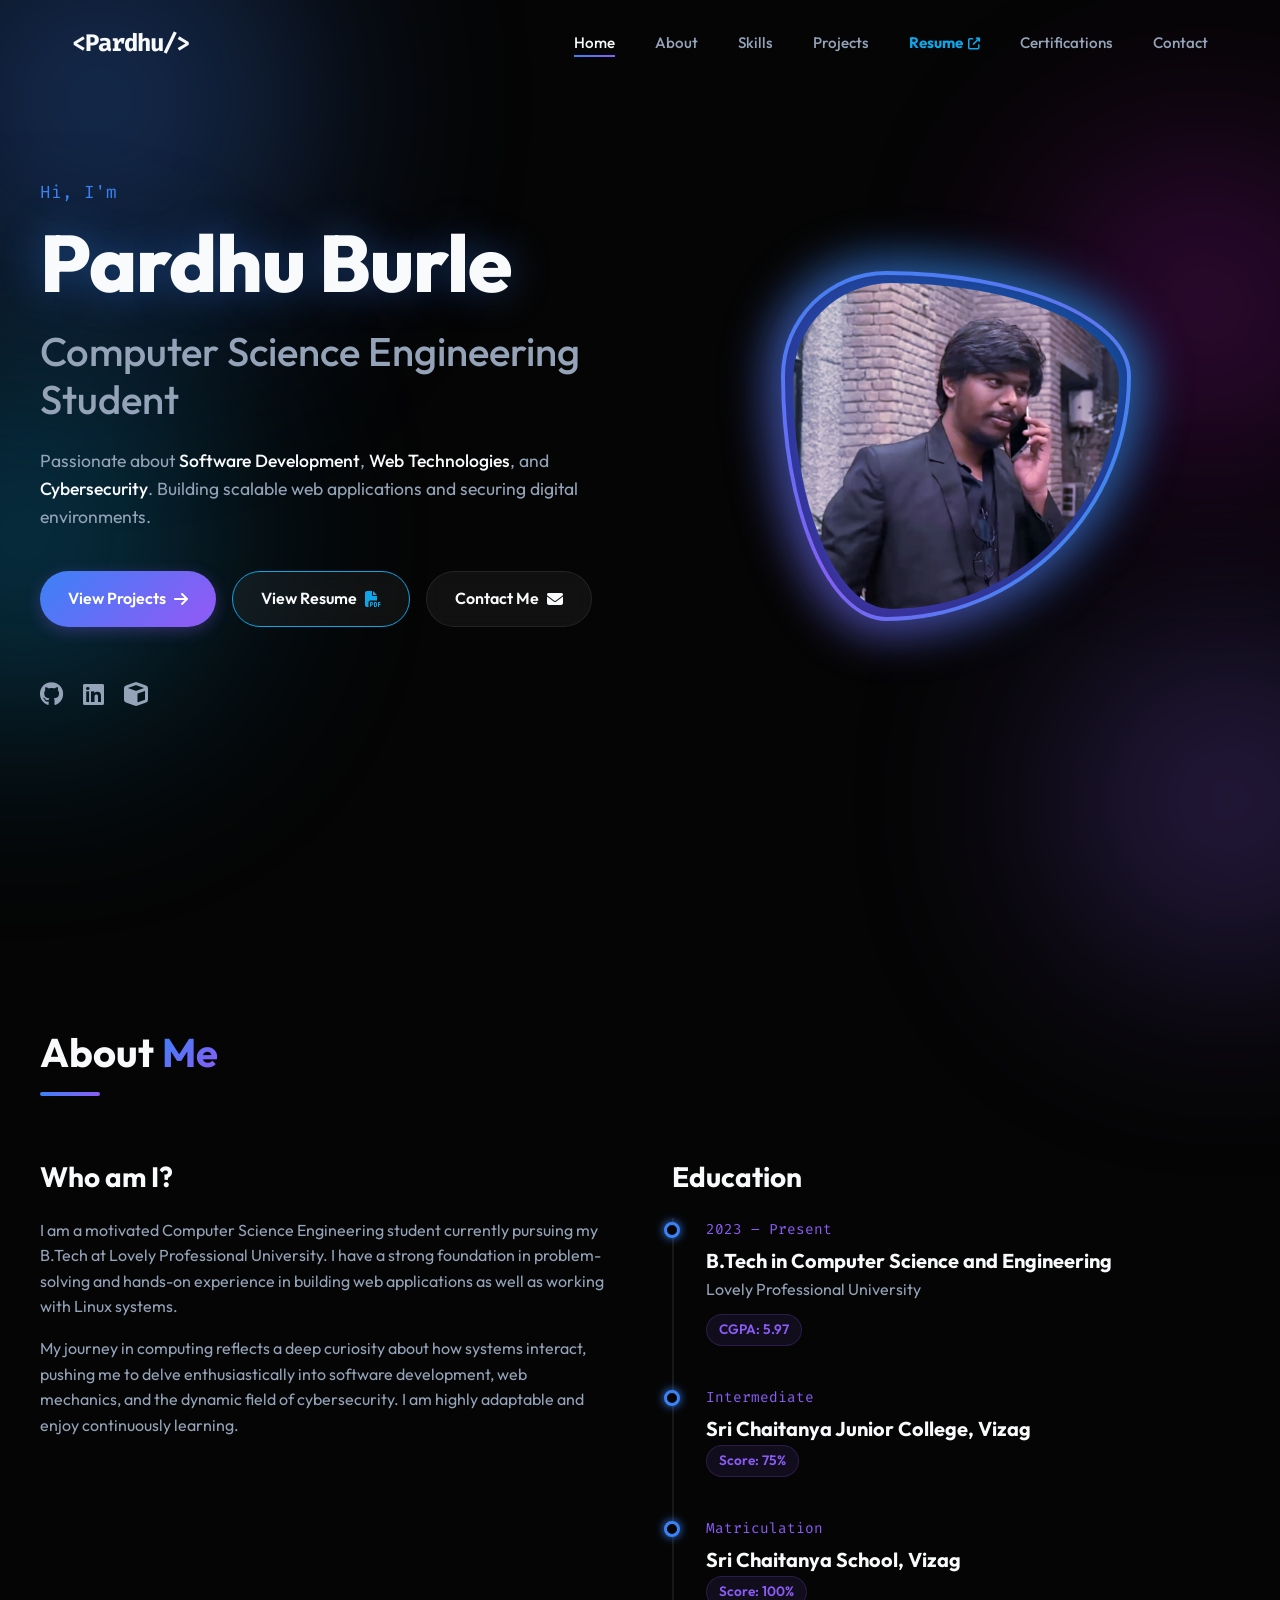
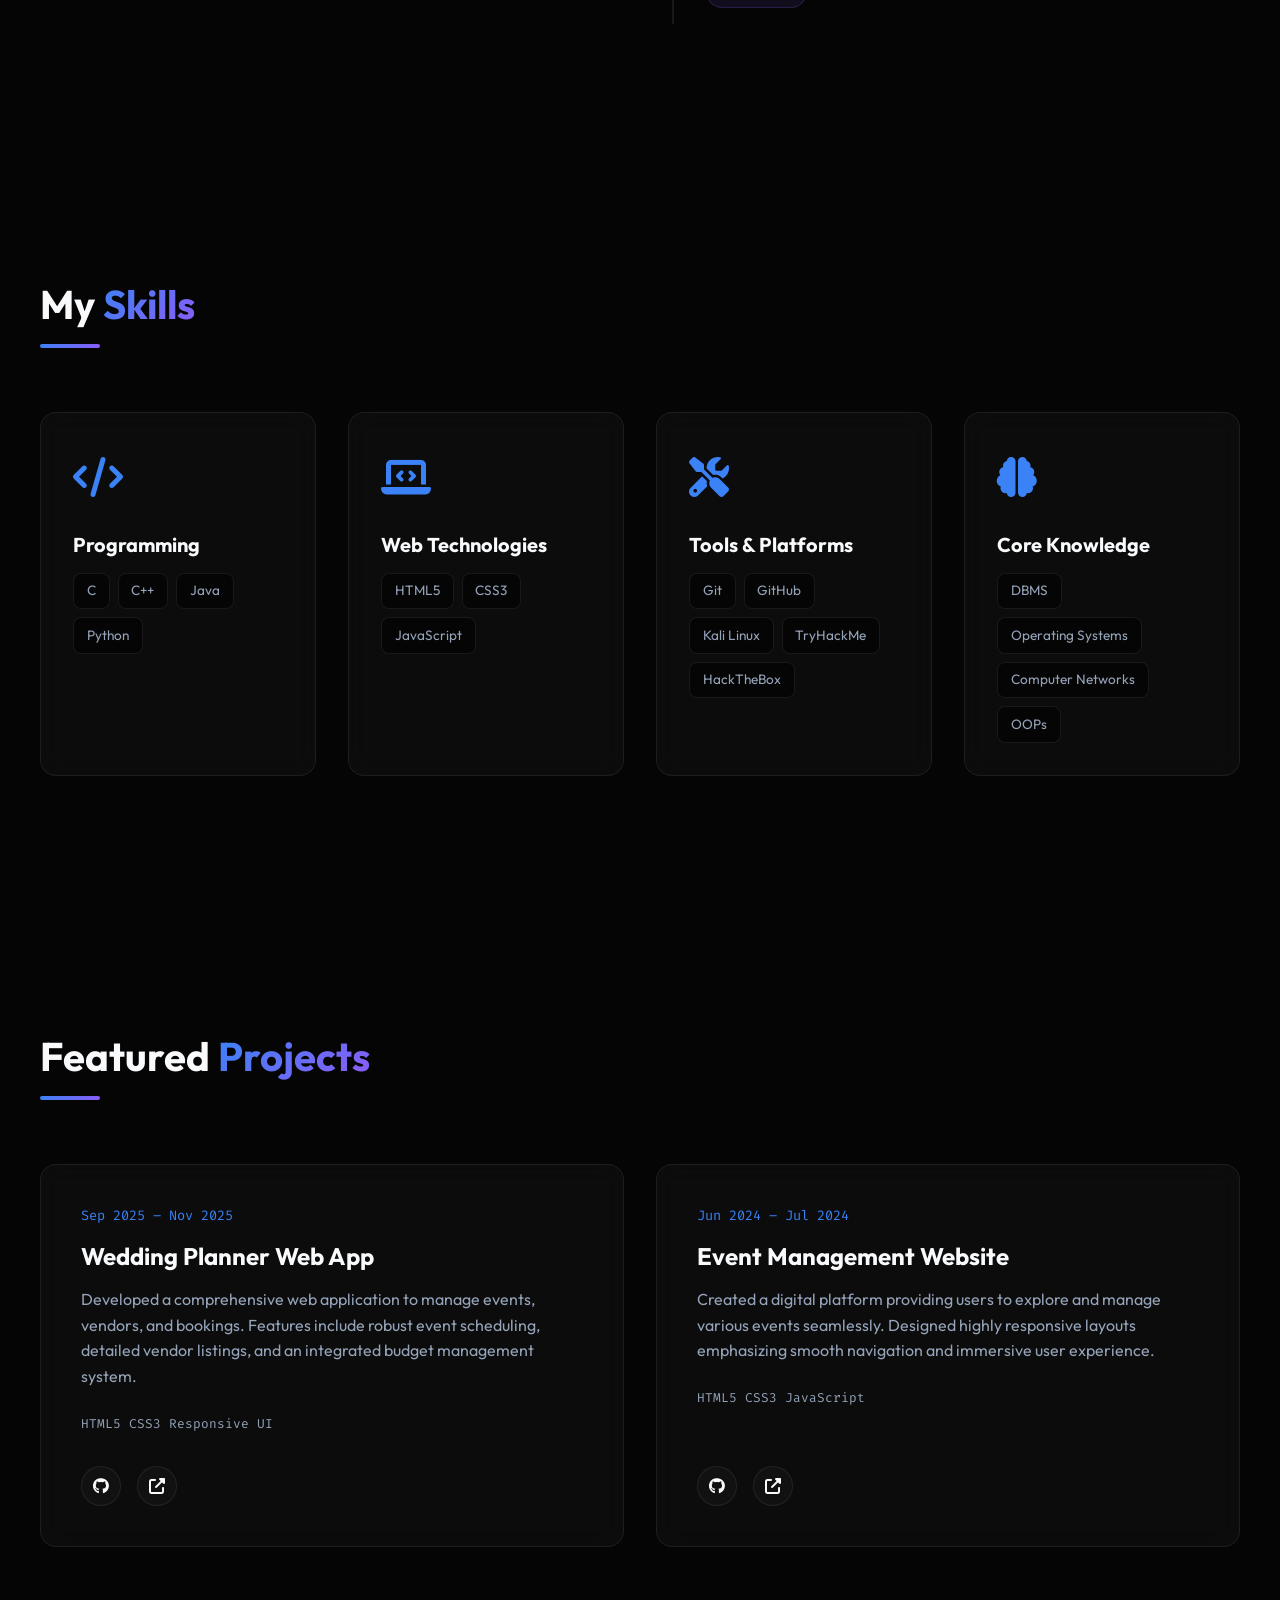
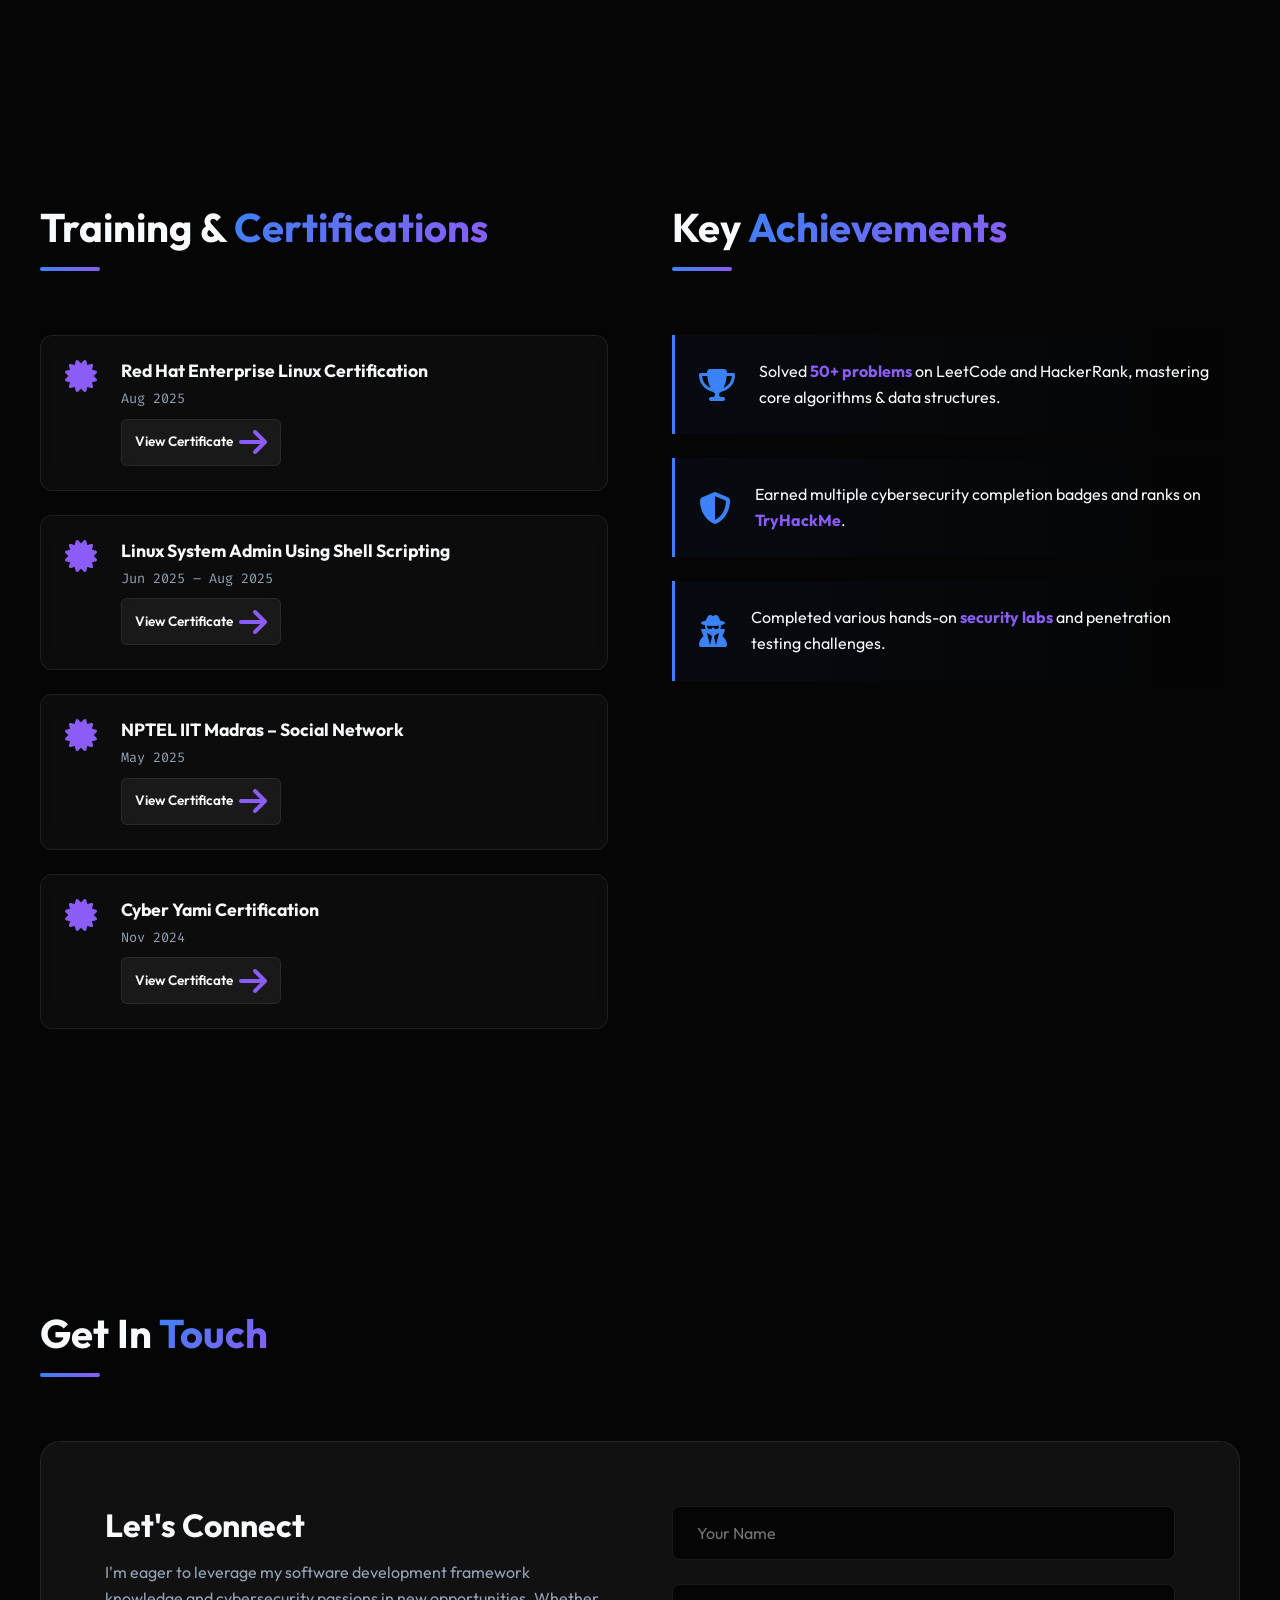
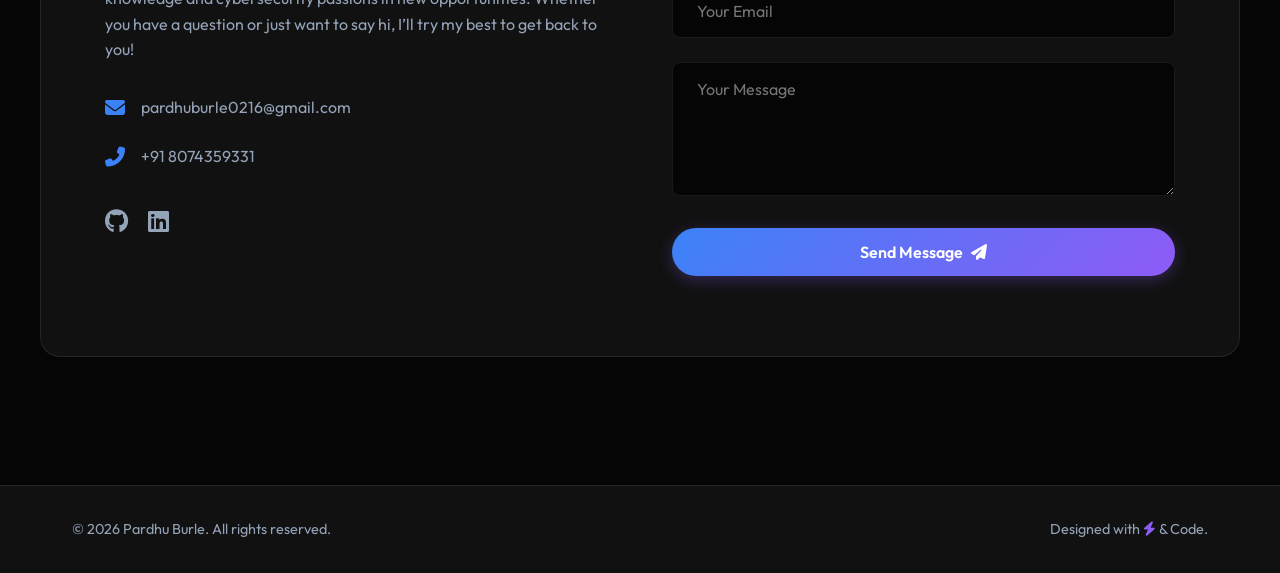
==== commit 4fdba647: "Add resume link to navigation and hero section" ====
--- a/index.html
+++ b/index.html
@@ -29,6 +29,7 @@
                 <li><a href="#about">About</a></li>
                 <li><a href="#skills">Skills</a></li>
                 <li><a href="#projects">Projects</a></li>
+                <li><a href="CV_202603101530105610_12312298.pdf" target="_blank" style="color: var(--accent); font-weight: 700;">Resume <i class="fas fa-external-link-alt" style="font-size: 0.8em; margin-left: 2px;"></i></a></li>
                 <li><a href="#certifications">Certifications</a></li>
                 <li><a href="#contact">Contact</a></li>
             </ul>
@@ -51,6 +52,7 @@
                 </p>
                 <div class="hero-cta">
                     <a href="#projects" class="btn btn-primary">View Projects <i class="fas fa-arrow-right"></i></a>
+                    <a href="CV_202603101530105610_12312298.pdf" target="_blank" class="btn btn-outline" style="border-color: var(--accent); color: var(--text-primary);">View Resume <i class="fas fa-file-pdf" style="color: var(--accent);"></i></a>
                     <a href="#contact" class="btn btn-outline">Contact Me <i class="fas fa-envelope"></i></a>
                 </div>
                 <div class="social-links">
